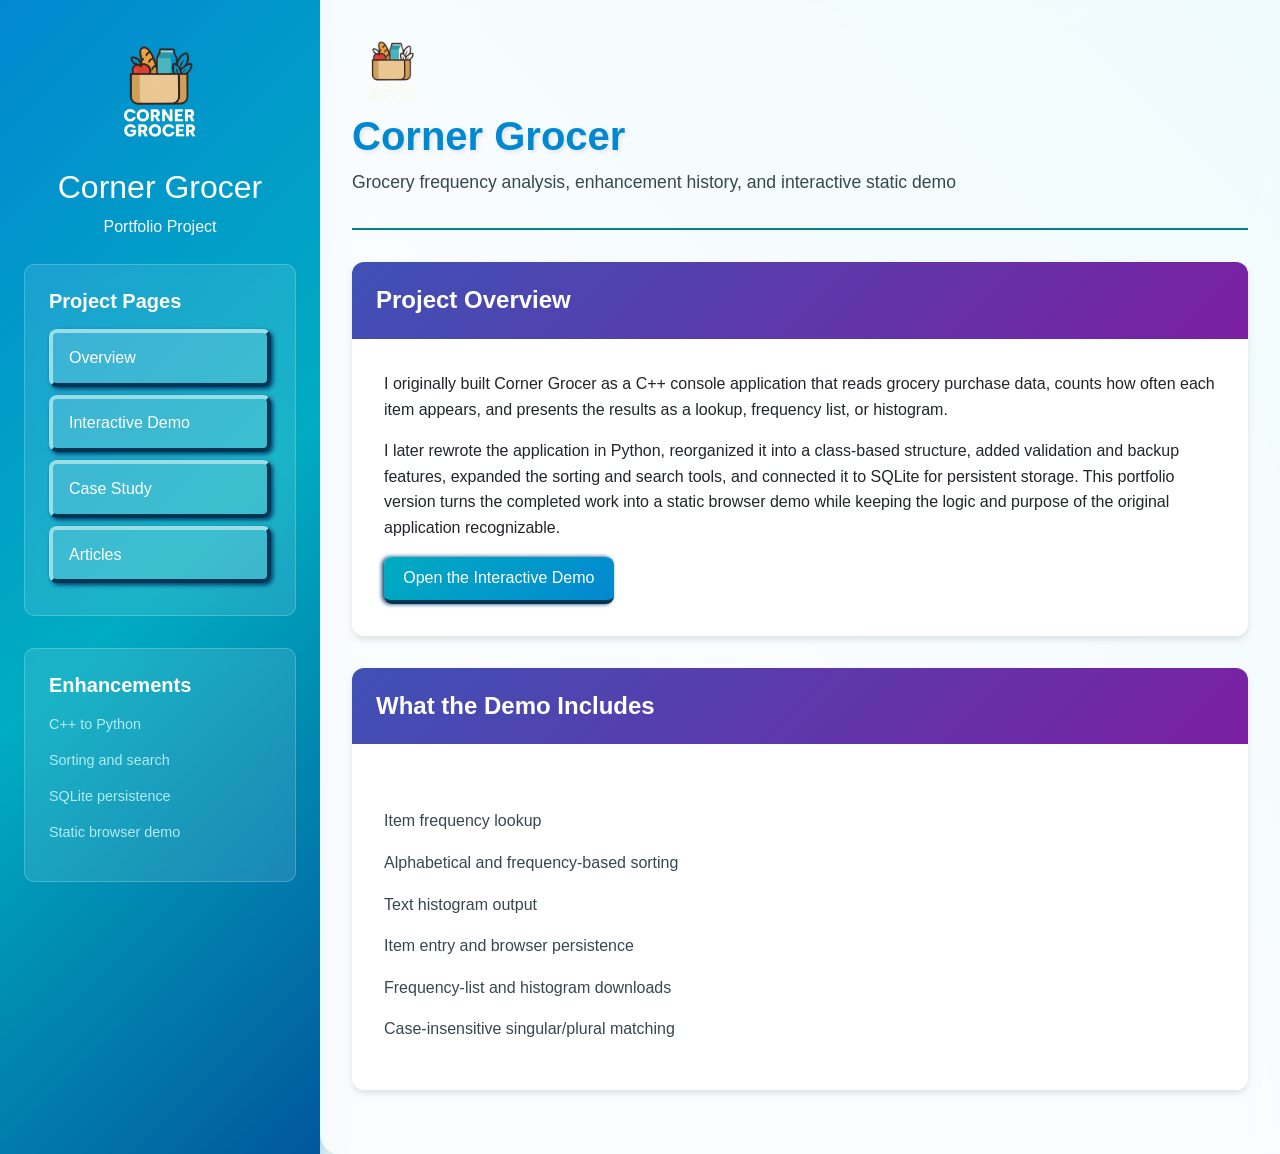
==== index.html @ 98e14469 "Add files via upload" ====
<!doctype html><html lang="en"><head><meta charset="utf-8"><meta name="viewport" content="width=device-width,initial-scale=1"><title>Corner Grocer | Corner Grocer</title><link href="https://cdn.jsdelivr.net/npm/bootstrap@5.1.3/dist/css/bootstrap.min.css" rel="stylesheet"><link rel="stylesheet" href="style.css"></head><body><div class="container-fluid"><div class="row"><div class="col-md-3 sidebar"><div class="sidebar-content"><div class="text-center mb-4"><div class="grocery-icon mb-3"><span class="logo-tile"><img src="images/corner_grocer_transparent.png" alt="Corner Grocer Logo" width="120" height="120"></span></div><h2 class="text-white">Corner Grocer</h2><p class="text-light">Portfolio Project</p></div><div class="data-summary-card"><h5>Project Pages</h5><a class="btn btn-option w-100 mb-2" href="index.html">Overview</a><a class="btn btn-option w-100 mb-2" href="demo.html">Interactive Demo</a><a class="btn btn-option w-100 mb-2" href="case-study.html">Case Study</a><a class="btn btn-option w-100 mb-2" href="articles/index.html">Articles</a></div><div class="data-summary-card"><h5>Enhancements</h5><div class="summary-item">C++ to Python</div><div class="summary-item">Sorting and search</div><div class="summary-item">SQLite persistence</div><div class="summary-item">Static browser demo</div></div></div></div><main class="col-md-9 main-content"><div class="header"><div class="header-row mb-3"><span class="logo-tile"><img src="images/corner_grocer_transparent.png" width="80" height="80" ></span><div class="header-copy"><h1>Corner Grocer</h1><p class="lead">Grocery frequency analysis, enhancement history, and interactive static demo</p></div></div></div><section class="card"><div class="card-header"><h4>Project Overview</h4></div><div class="card-body"><p>I originally built Corner Grocer as a C++ console application that reads grocery purchase data, counts how often each item appears, and presents the results as a lookup, frequency list, or histogram.</p><p>I later rewrote the application in Python, reorganized it into a class-based structure, added validation and backup features, expanded the sorting and search tools, and connected it to SQLite for persistent storage. This portfolio version turns the completed work into a static browser demo while keeping the logic and purpose of the original application recognizable.</p><a class="btn btn-primary" href="demo.html">Open the Interactive Demo</a></div></section><section class="card"><div class="card-header"><h4>What the Demo Includes</h4></div><div class="card-body"><div class="feature-list"><div class="feature-item">Item frequency lookup</div><div class="feature-item">Alphabetical and frequency-based sorting</div><div class="feature-item">Text histogram output</div><div class="feature-item">Item entry and browser persistence</div><div class="feature-item">Frequency-list and histogram downloads</div><div class="feature-item">Case-insensitive singular/plural matching</div></div></div></section></main></div></div></body></html>
---- style.css ----
:root {
    /* Blue & Teal Primary Colors */
    --primary-blue: #0288D1;
    --deep-blue: #01579B;
    --teal-primary: #00ACC1;
    --teal-dark: #00838F;
    --teal-light: #B2EBF2;
    --deep-teal: #18454b;
    --cyan-bright: #00E5FF;

    /* Supporting Colors */
    --purple-accent: #7B1FA2;
    --plum-accent: #8E4585;
    --dark-pink: #C11C84;
    --ruby-red: #E91E63;
    --pretty-pink: #ff2e9d;
    --berry-pink: #D7569E;
    --dusty-rose: #DCA1A1;
    --indigo-accent: #3F51B5;
    --emerald-green: #00C853;
    --vivid-green: #50e91d;
    --canary-yellow: #FFEF00;
    --burnt-orange: #BE5103;
    --teracotta-orange: #E35336;
    --amber-orange: #FF8F00;
    --coral-pink: #F88379;
    --coral-orange: #FF7f50;
    --coral-red: #FF5722; /* added to fix undefined var usage */
    --lime-green: #8BC34A;

/* UI Colors */
--sidebar-bg: var(--primary-blue);
--sidebar-secondary: var(--teal-primary);
--sidebar-text: #ffffff;
--card-bg: #ffffff;
--text-muted: #37474F;
--border-color: var(--teal-dark);
--light-bg: #E0F2F1;
}

body {
margin: 0;
padding: 0;
font-family: 'Segoe UI', Tahoma, Geneva, Verdana, sans-serif;
background: linear-gradient(45deg, var(--light-bg) 0%, #E3F2FD 50%, var(--teal-light) 100%);
min-height: 100vh;
line-height: 1.6;
}

.sidebar {
background: linear-gradient(135deg, var(--primary-blue) 0%, var(--teal-primary) 50%, var(--deep-blue) 100%);
min-height: 100vh;
padding: 0;
box-shadow: 2px 0 15px rgba(1,87,155,0.3);
}

.sidebar-content {
padding: 2rem 1.5rem;
}

.grocery-icon {
animation: bounce 2s infinite;
}

@keyframes bounce {
0%, 20%, 50%, 80%, 100% {
    transform: translateY(0);
}
40% {
    transform: translateY(-10px);
}
60% {
    transform: translateY(-5px);
}
}

.data-summary-card {
background: rgba(255, 255, 255, 0.1);
border-radius: 10px;
padding: 1.5rem;
margin-bottom: 2rem;
backdrop-filter: blur(10px);
border: 1px solid rgba(255, 255, 255, 0.2);
}

.data-summary-card h5 {
color: var(--sidebar-text);
margin-bottom: 1rem;
font-weight: 600;
}

.summary-item {
color: var(--teal-light);
margin-bottom: 0.8rem;
font-size: 0.9rem;
}

.summary-item strong {
color: var(--sidebar-text);
}

.btn-option {
background: rgba(255, 255, 255, 0.15);
color: var(--sidebar-text);
transition: all 0.3s ease;
text-align: left;
padding: 0.8rem 1rem;
border-radius: 8px;
    border-top: 4px outset #99dde6;
    border-left: 4px outset #99dde6; 
    border-bottom: 4px outset #016ca7;
    border-right: 4px outset #016ca7;
    box-shadow: 
        2px 2px 4px #003c6c;
}

.btn-option:hover {
background: rgba(255, 255, 255, 0.2);
color: white;
transform: translateX(5px);
}

.btn-option.active {
background: #009aad;
border-color: #007887 ;
color: white;
transform: translateX(5px);
transform: translateY(4px);
transform: translateZ(-5px);
font-weight: 600;
    border-top: 4px inset #016ca7;
    border-left: 4px inset #016ca7; 
    border-bottom: 4px inset #99dde6;
    border-right: 4px inset #99dde6;
    box-shadow: 
       -2px -2px 4px #ffffff,
        2px 2px 4px #003c6c;
}

.btn-option i {
margin-right: 0.5rem;
width: 16px;
}

.main-content {
padding: 2rem;
background: rgba(255, 255, 255, 0.8);
backdrop-filter: blur(10px);
border-radius: 0 0 0 20px;
}

.header {
margin-bottom: 2rem;
padding-bottom: 1rem;
border-bottom: 2px solid var(--border-color);
}

.header h1 {
color: var(--primary-blue);
font-weight: 700;
margin-bottom: 0.5rem;
text-shadow: 2px 2px 4px rgba(0,0,0,0.1);
}

.header .lead {
color: var(--text-muted);
font-size: 1.1rem;
}

.option-panel {
animation: fadeIn 0.5s ease-in;
}

@keyframes fadeIn {
from {
    opacity: 0;
    transform: translateY(20px);
}
to {
    opacity: 1;
    transform: translateY(0);
}
}

.card {
border: none;
border-radius: 12px;
box-shadow: 0 4px 6px rgba(0, 0, 0, 0.1);
margin-bottom: 2rem;
overflow: hidden;
}

.card-header {
background: linear-gradient(135deg, var(--indigo-accent) 0%, var(--purple-accent) 100%);
color: white;
border-bottom: none;
padding: 1.5rem;
}

.card-header h4 {
margin: 0;
font-weight: 600;
}

.card-header i {
margin-right: 0.5rem;
}

.card-body {
padding: 2rem;
}

.test-output {
background-color: #f8f9fa;
border: 1px solid var(--border-color);
border-radius: 8px;
padding: 1rem;
margin-top: 1rem;
}

.test-output h6 {
color: var(--sidebar-bg);
margin-bottom: 0.5rem;
font-weight: 600;
}

.test-output pre {
background-color: #2d3748;
color: #e2e8f0;
padding: 1rem;
border-radius: 6px;
font-size: 0.9rem;
line-height: 1.4;
margin: 0;
white-space: pre-wrap;
word-wrap: break-word;
max-height: 400px;
overflow-y: auto;
}

.welcome-card {
background: white;
border-radius: 12px;
padding: 3rem;
box-shadow: 0 4px 6px rgba(0, 0, 0, 0.1);
margin: 2rem auto;
max-width: 600px;
}

.welcome-card h3 {
color: var(--sidebar-bg);
margin-bottom: 1rem;
font-weight: 600;
}

.feature-list {
margin-top: 2rem;
text-align: left;
}

.feature-item {
display: flex;
align-items: center;
margin-bottom: 1rem;
color: var(--text-muted);
}

.feature-item i {
color: var(--teal-primary);
margin-right: 0.8rem;
width: 20px;
}

.btn-primary {
background: linear-gradient(135deg, var(--teal-primary) 0%, var(--primary-blue) 100%);
border: none;
border-radius: 8px;
padding: 0.6rem 1.2rem;
font-weight: 500;
transition: all 0.3s ease;
    border-top: 4px outset #99dde6
    border-left: 4px outset #99dde6; 
    border-bottom: 4px outset #016ca7;
    border-right: 4px outsetp #016ca7;
    box-shadow: 
       -2px 0px 4px #003c6c,
        0px -2px 4px #ffffff;
color: white;   
}

.btn-primary:hover {
background: linear-gradient(135deg, var(--primary-blue) 0%, var(--deep-blue) 100%);
transform: translateY(-2px);
    border-top: 4px outset #99dde6
    border-left: 4px outset #99dde6; 
    border-bottom: 4px outset #016ca7;
    border-right: 4px outset #016ca7;
    box-shadow: 
        -2px  0 4px #ffffff,
        2px 0px 4px #003c6c;
color: white;
}

.btn-secondary {
border-radius: 8px;
padding: 0.6rem 1.2rem;
font-weight: 500;
    transform: translateY(2px);
transition: all 0.3s ease;
    border-left: 4px solid var(--coral-pink); 
        border-top: 4px outset #99dde6; 
        border-left: 4px outset #99dde6; 
        border-bottom: 4px outset #016ca7;
        border-right: 4px outset #016ca7;
        box-shadow: 
           2px  2px 4px #003c6c
color: white;
}

.btn-secondary:hover {
transform: translateY(2px);
border-top: 4px outset #016ca7; 
border-left: 4px outset #016ca7; 
border-bottom: 4px outset #99dde6;
border-right: 4px outset #99dde6;
    box-shadow: 
        -2px  -2px 4px #003c6c,
        2px 2px 4px #003c6c;    
color: white;
}

.btn-danger {
background: linear-gradient(135deg, var(--coral-pink) 0%, #E91E63 100%);
border: none;
color: white;
border-radius: 8px;
padding: 0.6rem 1.2rem;
font-weight: 500;
transition: all 0.3s ease;
border-left: 4px solid var(--coral-pink); 
border-top: 4px outset #99dde6; 
border-left: 4px outset #99dde6; 
border-bottom: 4px outset #016ca7;
border-right: 4px outset #016ca7;
    box-shadow: 
        2px  2px 4px #003c6c;
}

.btn-danger:hover {
background: linear-gradient(135deg, #E91E63 0%, #F88379 100%);
transform: translateY(4px);
    border-top: 4px inset #a31545; 
    border-left: 4px inset #a31545; 
    border-bottom: 4px inset #FCCDC9;
    border-right: 4px inset #FCCDC9; 
        box-shadow: 
        -2px -2px 4px #003c6c;
}

.form-control {
border-radius: 8px;
border: 2px solid var(--border-color);
padding: 0.6rem 1rem;
transition: all 0.3s ease;
}

.form-control:focus {
border-color: var(--teal-primary);
box-shadow: 0 0 0 0.2rem rgba(0,172,193,0.25);
}

.form-label {
font-weight: 600;
color: var(--primary-blue);
margin-bottom: 0.5rem;
}

.form-text {
color: var(--text-muted);
font-size: 0.85rem;
}

/* Responsive design */
@media (max-width: 768px) {
.sidebar {
    min-height: auto;
}

.sidebar-content {
    padding: 1rem;
}

.main-content {
    padding: 1rem;
}

.welcome-card {
    padding: 2rem;
    margin: 1rem;
}

.card-body {
    padding: 1rem;
}

.test-output pre {
    font-size: 0.8rem;
}
}

/* Scrollbar styling */
::-webkit-scrollbar {
width: 8px;
}

::-webkit-scrollbar-track {
background: #f1f1f1;
border-radius: 4px;
}

::-webkit-scrollbar-thumb {
background: linear-gradient(135deg, var(--teal-primary) 0%, var(--primary-blue) 100%);
border-radius: 4px;
}

::-webkit-scrollbar-thumb:hover {
background: linear-gradient(135deg, var(--primary-blue) 0%, var(--deep-blue) 100%);
}

.btn-option:nth-child(){
text-color: white;
border-top: 4px outset #99dde6; 
border-left: 4px outset #99dde6; 
border-bottom: 4px outset #016ca7;
border-right: 4px outset #016ca7;
    box-shadow: 
        2px  2px 4px #003c6c;
 }

/* Colorful Menu Option Styles */
.btn-option:nth-child(1) {
    border-left: 8px solid
}
.btn-option:nth-child(2) { 
    border-left: 8px solid var(--pretty-pink);}
.btn-option:nth-child(3) { 
    border-left: 8px solid var(--teal-light);}
.btn-option:nth-child(4) { 
    border-left: 8px solid var(--vivid-green);}
.btn-option:nth-child(5) { 
    border-left: 8px solid var(--canary-yellow);}
.btn-option:nth-child(6) { 
    border-left: 8px solid var(--amber-orange);}
.btn-option:nth-child(7) { 
    border-left: 8px solid var(--purple-accent);}
.btn-option:nth-child(8) { 
    border-left: 8px solid var(--cyan-bright);}
.btn-option:nth-child(9) { 
    border-left: 8px solid var(--indigo-accent);}

/* Colorful Card Headers for Different Options */
.card-header.option-1 { background: linear-gradient(135deg, var(--emerald-green) 0%, var(--lime-green) 100%); }
.card-header.option-2 { background: linear-gradient(135deg, var(--primary-blue) 0%, var(--teal-primary) 100%); }
.card-header.option-3 { background: linear-gradient(135deg, var(--teal-primary) 0%, var(--cyan-bright) 100%); } 
.card-header.option-4 { background: linear-gradient(135deg, var(--purple-accent) 0%, var(--indigo-accent) 100%); }
.card-header.option-5 { background: linear-gradient(135deg, var(--indigo-accent) 0%, var(--primary-blue) 100%); }
.card-header.option-6 { background: linear-gradient(135deg, var(--coral-red) 0%, var(--amber-orange) 100%); }
.card-header.option-7 { background: linear-gradient(135deg, var(--amber-orange) 0%, var(--lime-green) 100%); }
.card-header.option-8 { background: linear-gradient(135deg, var(--lime-green) 0%, var(--emerald-green) 100%); }
.card-header.option-9 { background: linear-gradient(135deg, var(--cyan-bright) 0%, var(--teal-primary) 100%); }

/* Colorful Button Variants */
.btn-secondary {
background: linear-gradient(135deg, var(--purple-accent) 0%, var(--indigo-accent) 100%);
border: none;
color: white;
border-radius: 8px;
padding: 0.6rem 1.2rem;
font-weight: 500;
transition: all 0.3s ease;
    border-top: 4px outset #99dde6; 
    border-left: 4px outset #99dde6; 
    border-bottom: 4px outset #016ca7;
    border-right: 4px outset #016ca7;
    box-shadow: 
           2px  2px 4px #003c6c;
}

.btn-secondary:hover {
background: linear-gradient(135deg, var(--indigo-accent) 0%, var(--primary-blue) 100%);
transform: translateY(-4px);
border-top: 4px inset #016ca7; 
border-left: 4px inset #016ca7m
border-bottom: 4px inset #99dde6;
border-right: 4px inset #99dde6; 
    box-shadow: 
    -2px -2px 4px #003c6c;
}

.btn-danger {
background: linear-gradient(135deg, var(--coral-pink) 0%, #E91E63 100%);
border: none;
color: white;
border-radius: 8px;
padding: 0.6rem 1.2rem;
font-weight: 600;
transform: translateX(5px);
transform: translateY(4px);
transform: translateZ(-5px);
transition: all 0.3s ease;
    border-top: 4px outset #FCCDC9; 
    border-left: 4px outset #FCCDC9; 
    border-bottom: 4px outset #a31545;
    border-right: 4px outset #a31545;
    box-shadow: 
     2px  2px 4px #003c6c;
}

.btn-danger:hover {
background: linear-gradient(135deg, #E91E63 0%, #F88379 100%);
transform: translateX(-2px);
transform: translateY(-2px);
transform: translateZ(3px);
border-top: 4px inset #a31545; 
border-left: 4px inset #a31545; 
border-bottom: 4px inset #FCCDC9;
border-right: 4px inset #FCCDC9; 
    box-shadow: 
       -2px -2px 4px #ffffff,
        2px 2px 4px #003c6c;
}


/* Portfolio navigation and transparent-logo treatment */
.logo-tile {
    display: inline-flex;
    align-items: center;
    justify-content: center;
    flex: 0 0 auto;
    padding: 0.7rem;
    border-radius: 20px;
    background: linear-gradient(145deg, #004c72 0%, #006f8a 48%, #063f66 100%);
    border: 2px solid rgba(178, 235, 242, 0.8);
    box-shadow: 0 5px 16px rgba(0, 42, 72, 0.34), inset 0 1px 0 rgba(255,255,255,0.18);
}

.logo-tile img {
    display: block;
    width: 100%;
    height: 100%;
    object-fit: contain;
    filter: drop-shadow(0 2px 2px rgba(0,0,0,0.22));
}

.grocery-icon .logo-tile {
    width: 136px;
    height: 136px;
}

.header .logo-tile {
    width: 96px;
    height: 96px;
    margin-right: 1rem;
    border-radius: 18px;
}

.portfolio-links {
    display: flex;
    flex-wrap: wrap;
    gap: 0.55rem;
    margin: 0 0 1.75rem;
    padding: 0.55rem;
    border-radius: 14px;
    background: linear-gradient(135deg, rgba(0,131,143,0.16), rgba(2,136,209,0.18));
    border: 1px solid rgba(0,131,143,0.35);
    box-shadow: inset 0 1px 0 rgba(255,255,255,0.8);
}

.portfolio-links a {
    display: inline-flex;
    align-items: center;
    justify-content: center;
    min-height: 44px;
    padding: 0.62rem 1rem;
    border: 0;
    border-radius: 10px;
    color: #ffffff;
    font-weight: 700;
    text-decoration: none;
    background: linear-gradient(135deg, var(--teal-dark), var(--primary-blue));
    box-shadow: 0 3px 8px rgba(1,87,155,0.22);
    transition: transform .18s ease, box-shadow .18s ease, filter .18s ease;
}

.portfolio-links a:hover,
.portfolio-links a:focus-visible {
    color: #ffffff;
    transform: translateY(-2px);
    filter: brightness(1.08);
    box-shadow: 0 5px 12px rgba(1,87,155,0.3);
}

.portfolio-links a.active {
    color: #053c5a;
    background: linear-gradient(135deg, #b2ebf2, #ffffff);
    box-shadow: inset 0 0 0 2px var(--teal-dark), 0 3px 8px rgba(1,87,155,0.2);
}

@media (max-width: 767.98px) {
    .portfolio-links {
        display: grid;
        grid-template-columns: repeat(2, minmax(0, 1fr));
        gap: 0.5rem;
        margin-top: 0.25rem;
    }

    .portfolio-links a {
        width: 100%;
        padding-inline: 0.65rem;
        text-align: center;
    }

    .header .d-flex {
        align-items: flex-start !important;
    }

    .header .logo-tile {
        width: 82px;
        height: 82px;
        min-width: 82px;
    }
}


/* Mobile/content fixes */
* { box-sizing: border-box; }
html, body { max-width: 100%; overflow-x: hidden; }
.row > * { min-width: 0; }
.header-row { display:flex; align-items:center; gap:1rem; min-width:0; }
.header-copy { min-width:0; flex:1 1 auto; }
.header-copy h1, .card-header h4, .article-card h3 { overflow-wrap:anywhere; word-break:normal; }
.header .logo-tile { margin-right:0; }
.header .logo-tile img { margin-right:0 !important; }
.article-grid { display:grid; grid-template-columns:repeat(2,minmax(0,1fr)); gap:1rem; }
.article-card { display:block; padding:1.25rem; border-radius:12px; text-decoration:none; color:var(--text-muted); background:#fff; border-left:8px solid var(--teal-primary); box-shadow:0 4px 10px rgba(0,0,0,.12); }
.article-card:nth-child(2){border-left-color:var(--pretty-pink)}
.article-card:nth-child(3){border-left-color:var(--vivid-green)}
.article-card:nth-child(4){border-left-color:var(--canary-yellow)}
.article-card h3 { color:var(--primary-blue); font-size:1.2rem; margin:0 0 .45rem; }
.article-card p { margin:0; color:var(--text-muted); }
.article-card:hover { transform:translateY(-2px); color:var(--text-muted); }
.article-body h2 { color:var(--primary-blue); font-size:1.45rem; margin:1.75rem 0 .65rem; }
.article-body h3 { color:var(--teal-dark); font-size:1.15rem; margin:1.3rem 0 .5rem; }
.article-body p, .article-body li { font-size:1.02rem; }
.article-body code { overflow-wrap:anywhere; }
@media (max-width: 767.98px) {
  .sidebar-content { padding:1rem; }
  .grocery-icon .logo-tile { margin-inline:auto; }
  .header-row { align-items:flex-start; gap:.8rem; }
  .header .logo-tile { width:72px; height:72px; padding:.45rem; border-radius:15px; flex:0 0 72px; }
  .header-copy h1 { font-size:clamp(1.65rem,8vw,2.25rem); line-height:1.08; margin-top:.1rem; }
  .header .lead { font-size:1rem; line-height:1.45; }
  .main-content { padding:1rem; border-radius:0; width:100%; }
  .card-header { padding:1rem; }
  .card-header h4 { font-size:clamp(1.15rem,5.5vw,1.55rem); line-height:1.25; }
  .card-body { padding:1rem; }
  .article-grid { grid-template-columns:1fr; }
  .btn-option { white-space:normal; overflow-wrap:anywhere; }
  .data-summary-card { padding:1rem; }
}
@media (max-width: 420px) {
  .header-row { flex-direction:column; align-items:center; text-align:center; }
  .header .logo-tile { margin-inline:auto; }
  .header-copy { width:100%; }
}
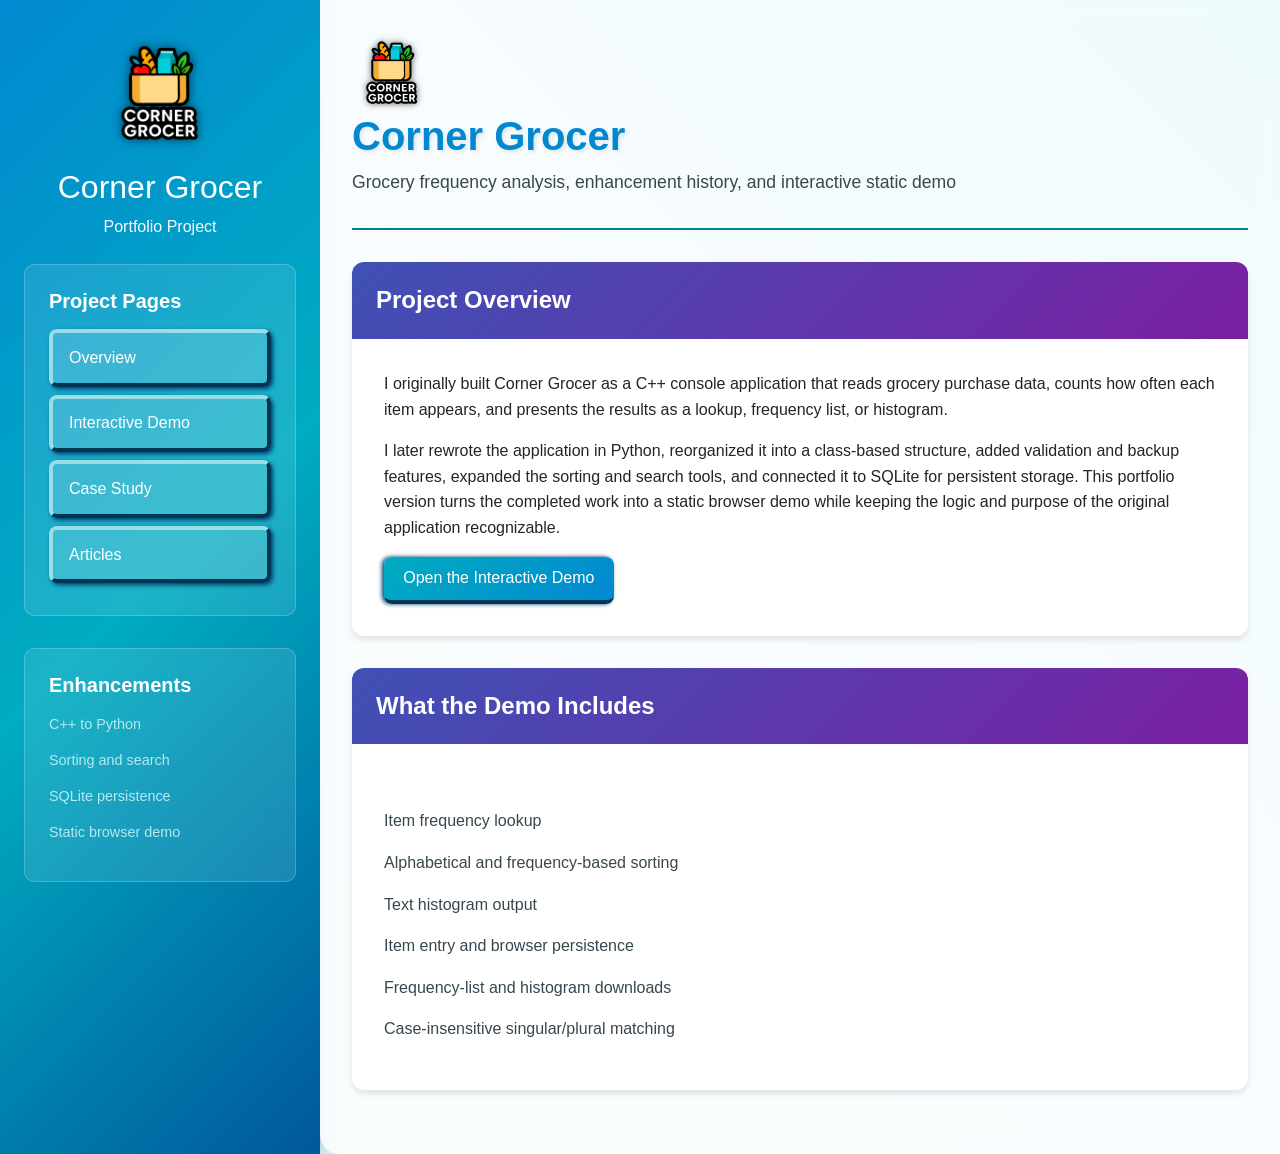
==== commit c5d2dbf5: "Refactor index.html for improved layout and content Updated HTML structure and content for Corner Gr" ====
--- a/index.html
+++ b/index.html
@@ -1 +1,133 @@
-<!doctype html><html lang="en"><head><meta charset="utf-8"><meta name="viewport" content="width=device-width,initial-scale=1"><title>Corner Grocer | Corner Grocer</title><link href="https://cdn.jsdelivr.net/npm/bootstrap@5.1.3/dist/css/bootstrap.min.css" rel="stylesheet"><link rel="stylesheet" href="style.css"></head><body><div class="container-fluid"><div class="row"><div class="col-md-3 sidebar"><div class="sidebar-content"><div class="text-center mb-4"><div class="grocery-icon mb-3"><span class="logo-tile"><img src="images/corner_grocer_transparent.png" alt="Corner Grocer Logo" width="120" height="120"></span></div><h2 class="text-white">Corner Grocer</h2><p class="text-light">Portfolio Project</p></div><div class="data-summary-card"><h5>Project Pages</h5><a class="btn btn-option w-100 mb-2" href="index.html">Overview</a><a class="btn btn-option w-100 mb-2" href="demo.html">Interactive Demo</a><a class="btn btn-option w-100 mb-2" href="case-study.html">Case Study</a><a class="btn btn-option w-100 mb-2" href="articles/index.html">Articles</a></div><div class="data-summary-card"><h5>Enhancements</h5><div class="summary-item">C++ to Python</div><div class="summary-item">Sorting and search</div><div class="summary-item">SQLite persistence</div><div class="summary-item">Static browser demo</div></div></div></div><main class="col-md-9 main-content"><div class="header"><div class="header-row mb-3"><span class="logo-tile"><img src="images/corner_grocer_transparent.png" width="80" height="80" ></span><div class="header-copy"><h1>Corner Grocer</h1><p class="lead">Grocery frequency analysis, enhancement history, and interactive static demo</p></div></div></div><section class="card"><div class="card-header"><h4>Project Overview</h4></div><div class="card-body"><p>I originally built Corner Grocer as a C++ console application that reads grocery purchase data, counts how often each item appears, and presents the results as a lookup, frequency list, or histogram.</p><p>I later rewrote the application in Python, reorganized it into a class-based structure, added validation and backup features, expanded the sorting and search tools, and connected it to SQLite for persistent storage. This portfolio version turns the completed work into a static browser demo while keeping the logic and purpose of the original application recognizable.</p><a class="btn btn-primary" href="demo.html">Open the Interactive Demo</a></div></section><section class="card"><div class="card-header"><h4>What the Demo Includes</h4></div><div class="card-body"><div class="feature-list"><div class="feature-item">Item frequency lookup</div><div class="feature-item">Alphabetical and frequency-based sorting</div><div class="feature-item">Text histogram output</div><div class="feature-item">Item entry and browser persistence</div><div class="feature-item">Frequency-list and histogram downloads</div><div class="feature-item">Case-insensitive singular/plural matching</div></div></div></section></main></div></div></body></html>+<!doctype html>
+<html lang="en">
+	<head>
+		<meta charset="utf-8" />
+		<meta
+			name="viewport"
+			content="width=device-width,initial-scale=1" />
+		<title>Corner Grocer | Corner Grocer</title>
+		<link
+			href="https://cdn.jsdelivr.net/npm/bootstrap@5.1.3/dist/css/bootstrap.min.css"
+			rel="stylesheet" />
+		<link
+			rel="stylesheet"
+			href="style.css" />
+	</head>
+	<body>
+		<div class="container-fluid">
+			<div class="row">
+				<div class="col-md-3 sidebar">
+					<div class="sidebar-content">
+						<div class="text-center mb-4">
+							<div class="grocery-icon mb-3">
+								<span class="logo-tile">
+									<img
+										src="images/corner-grocer.png"
+										alt="Corner Grocer Logo"
+										width="120"
+										height="120" />
+								</span>
+							</div>
+							<h2 class="text-white">Corner Grocer</h2>
+							<p class="text-light">Portfolio Project</p>
+						</div>
+						<div class="data-summary-card">
+							<h5>Project Pages</h5>
+							<a
+								class="btn btn-option w-100 mb-2"
+								href="index.html">
+								Overview
+							</a>
+							<a
+								class="btn btn-option w-100 mb-2"
+								href="demo.html">
+								Interactive Demo
+							</a>
+							<a
+								class="btn btn-option w-100 mb-2"
+								href="case-study.html">
+								Case Study
+							</a>
+							<a
+								class="btn btn-option w-100 mb-2"
+								href="articles/index.html">
+								Articles
+							</a>
+						</div>
+						<div class="data-summary-card">
+							<h5>Enhancements</h5>
+							<div class="summary-item">C++ to Python</div>
+							<div class="summary-item">Sorting and search</div>
+							<div class="summary-item">SQLite persistence</div>
+							<div class="summary-item">Static browser demo</div>
+						</div>
+					</div>
+				</div>
+				<main class="col-md-9 main-content">
+					<div class="header">
+						<div class="header-row mb-3">
+							<span class="logo-tile">
+								<img
+									src="images/corner-grocer.png"
+									width="80"
+									height="80" />
+							</span>
+							<div class="header-copy">
+								<h1>Corner Grocer</h1>
+								<p class="lead">
+									Grocery frequency analysis, enhancement history, and
+									interactive static demo
+								</p>
+							</div>
+						</div>
+					</div>
+					<section class="card">
+						<div class="card-header"><h4>Project Overview</h4></div>
+						<div class="card-body">
+							<p>
+								I originally built Corner Grocer as a C++ console application
+								that reads grocery purchase data, counts how often each item
+								appears, and presents the results as a lookup, frequency list,
+								or histogram.
+							</p>
+							<p>
+								I later rewrote the application in Python, reorganized it into a
+								class-based structure, added validation and backup features,
+								expanded the sorting and search tools, and connected it to
+								SQLite for persistent storage. This portfolio version turns the
+								completed work into a static browser demo while keeping the
+								logic and purpose of the original application recognizable.
+							</p>
+							<a
+								class="btn btn-primary"
+								href="demo.html">
+								Open the Interactive Demo
+							</a>
+						</div>
+					</section>
+					<section class="card">
+						<div class="card-header"><h4>What the Demo Includes</h4></div>
+						<div class="card-body">
+							<div class="feature-list">
+								<div class="feature-item">Item frequency lookup</div>
+								<div class="feature-item">
+									Alphabetical and frequency-based sorting
+								</div>
+								<div class="feature-item">Text histogram output</div>
+								<div class="feature-item">
+									Item entry and browser persistence
+								</div>
+								<div class="feature-item">
+									Frequency-list and histogram downloads
+								</div>
+								<div class="feature-item">
+									Case-insensitive singular/plural matching
+								</div>
+							</div>
+						</div>
+					</section>
+				</main>
+			</div>
+		</div>
+	</body>
+</html>
